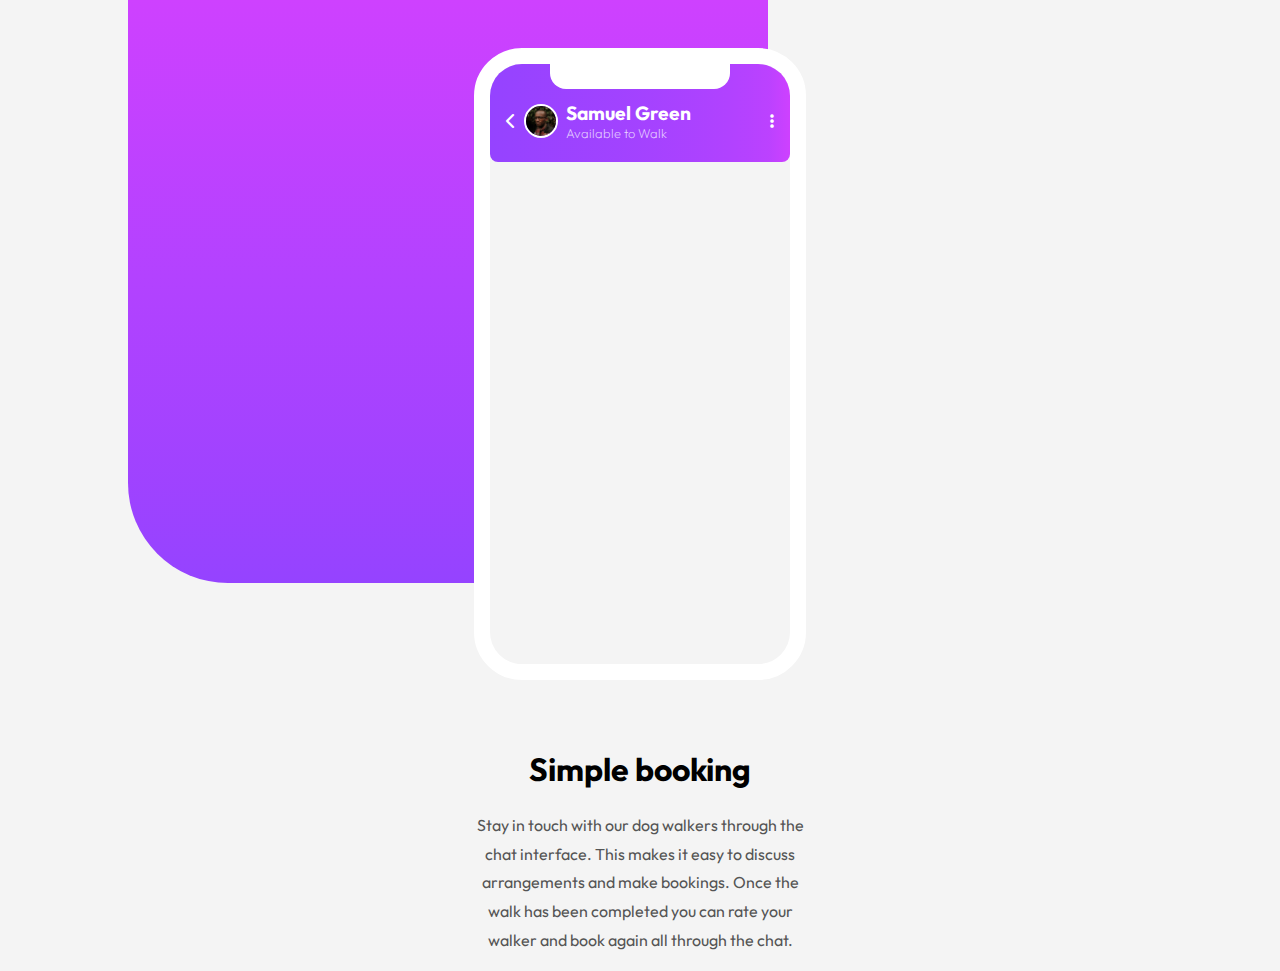
==== chat-app/index.html @ 6d21fec7 "chat app added" ====
<!DOCTYPE html>
<html lang="en">
<head>
  <meta charset="UTF-8">
  <meta name="viewport" content="width=device-width, initial-scale=1.0"> <!-- displays site properly based on user's device -->

  <link rel="icon" type="image/png" sizes="32x32" href="./images/favicon-32x32.png">
  <link rel="stylesheet" href="https://cdnjs.cloudflare.com/ajax/libs/font-awesome/6.5.1/css/all.min.css">
  <link rel="stylesheet" href="https://fonts.googleapis.com/css2?family=Outfit:wght@400;600&display=swap">
  <link rel="stylesheet" href="style.css">
  <title>Frontend Mentor | [Challenge Name Here]</title>

  <!-- Feel free to remove these styles or customise in your own stylesheet 👍 -->
  <style>
    .attribution { font-size: 11px; text-align: center; }
    .attribution a { color: hsl(228, 45%, 44%); }
  </style>
</head>
<body>

  <div class="phone">
    <div class="phone-header">
      <div class="return-button"><i class="fa-solid fa-chevron-left"></i></div>
      <img class="avatar" src="images/avatar.jpg"/>
      <div class="user-info">
        <p class="username">Samuel Green</p>
        <p class="user-status">Available to Walk</p>
      </div>
      <div class="burger-menu"><i class="fa-solid fa-ellipsis-vertical"></i></div>
    </div>
  </div>

  <div class="text">
    <h1>Simple booking</h1>
    <p class="main-text">Stay in touch with our dog walkers through the chat interface. This makes it easy to
    discuss arrangements and make bookings. Once the walk has been completed you can rate
    your walker and book again all through the chat.</p>
  </div>
  <!--

  That sounds great. I’d be happy with that.

  Could you send over some pictures of your dog, please?

  Here are a few pictures. She’s a happy girl!

  Can you make it?

  She looks so happy! The time we discussed works. How long shall I take her out for?

  30 minute walk
  $29

  1 hour walk
  $49

  Type a message…
  -->

</body>
</html>
---- chat-app/style.css ----
body {
    margin: 0;
    display: flex;
    flex-direction: column;
    align-items: center;
    
    position: relative;
    font-family: Outfit, sans-serif;
    background-color: #F4F4F4;
}

img {
    width: 100%;
    display: block;
}

body::before {
    position: absolute;
    width: 50%;
    content: "";
    height: 60%;
    z-index: -1;
    inset: 0 0 0 10%;
    border-bottom-right-radius: 100px;
    border-bottom-left-radius: 100px;
    background-image: linear-gradient(#CE41FF, #9543FF)
}

.phone {
    width: 300px;
    height: 600px;
    background-color: #F4F4F4;
    border: 1em solid white;
    border-radius: 3em;
    margin: 3em 0;

}


.text {
    text-align: center;
    max-width: 350px;
}

.main-text {
    color: #555;
    line-height: 1.8;
}

.phone-header {
    position: relative;
    background-image: linear-gradient(270deg, #CE41FF,20%, #9543FF);
    border-radius: 2em 2em 0.5em 0.5em;
    display: flex;
    align-items: center;
    justify-content: space-between;
    color: white;
    padding: 2em 1em 1em;
}

.phone-header::before {
    content: "";
    position: absolute;
    top: 0;
    left: 20%;
    right: 20%;
    bottom: 75%;
    border-radius: 0 0 1em 1em;
    background: white;
    z-index: 1;
}

.avatar {
    width: 30px;
    height: 30px;
    border-radius: 50%;
    margin: 0.5em;
    border: 2px solid white;
}

.user-info {
    margin-right: auto;
}

.username {
    margin: 0;
    font-size: 1.2rem;
    font-weight: 700;
}

.user-status {
    margin: 0;
    font-weight: 200;
    font-size: 0.8rem;
    opacity: 0.8;
}
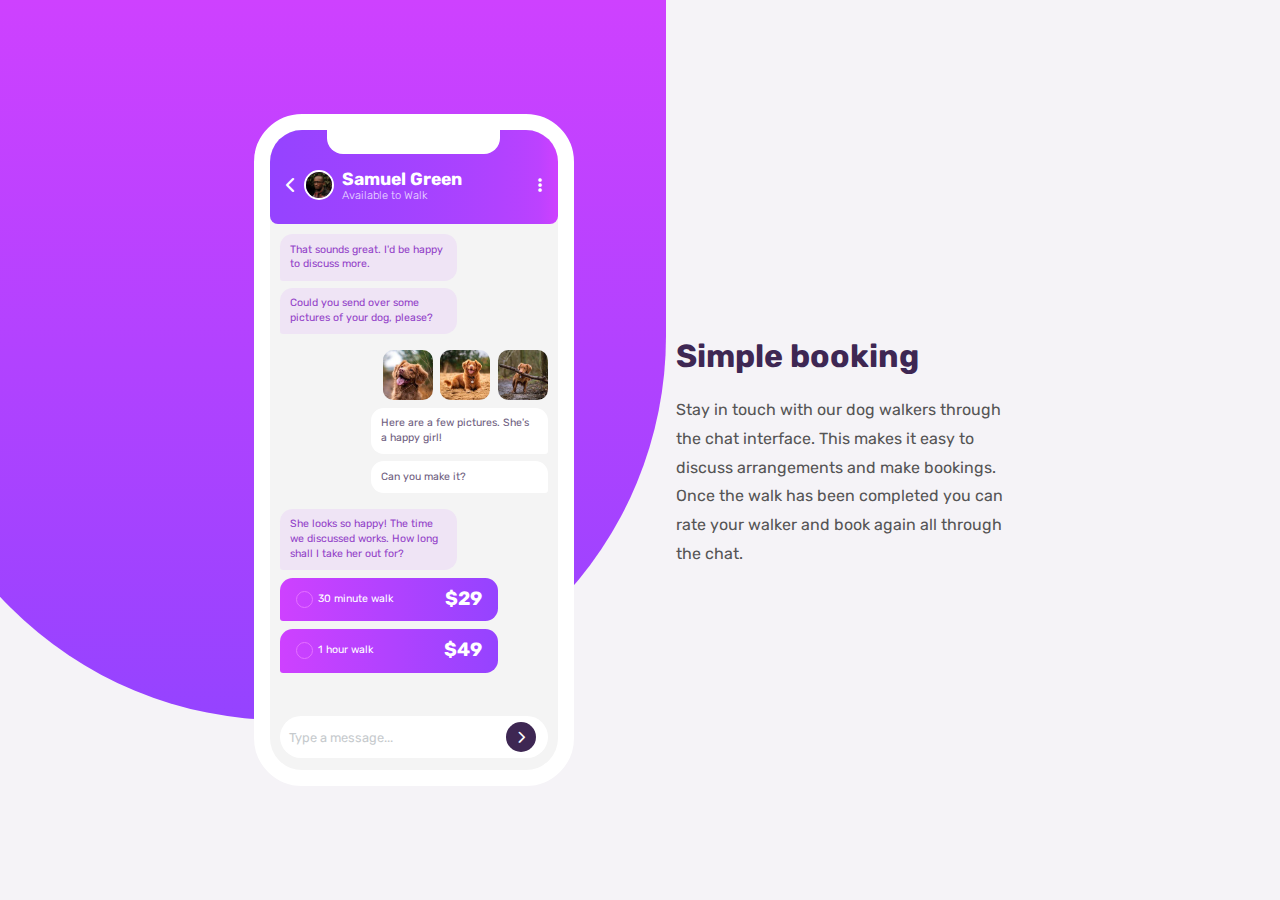
==== commit 014ea8bb: "styles done, basic responsivness" ====
--- a/chat-app/index.html
+++ b/chat-app/index.html
@@ -5,6 +5,9 @@
   <meta name="viewport" content="width=device-width, initial-scale=1.0"> <!-- displays site properly based on user's device -->
 
   <link rel="icon" type="image/png" sizes="32x32" href="./images/favicon-32x32.png">
+  <link rel="preconnect" href="https://fonts.googleapis.com">
+  <link rel="preconnect" href="https://fonts.gstatic.com" crossorigin>
+  <link href="https://fonts.googleapis.com/css2?family=Rubik:ital,wght@0,300..900;1,300..900&display=swap" rel="stylesheet">
   <link rel="stylesheet" href="https://cdnjs.cloudflare.com/ajax/libs/font-awesome/6.5.1/css/all.min.css">
   <link rel="stylesheet" href="https://fonts.googleapis.com/css2?family=Outfit:wght@400;600&display=swap">
   <link rel="stylesheet" href="style.css">
@@ -28,6 +31,33 @@
       </div>
       <div class="burger-menu"><i class="fa-solid fa-ellipsis-vertical"></i></div>
     </div>
+    <div class="phone-body">
+      <div class="message from-other">That sounds great. I'd be happy to discuss more.</div>
+      <div class="message from-other">Could you send over some pictures of your dog, please?</div>
+      <div class="message from-me message-pictures">
+        <img src="./images/dog-image-1.jpg" class="message-picture" />
+        <img src="./images/dog-image-2.jpg" class="message-picture" />
+        <img src="./images/dog-image-3.jpg" class="message-picture" />
+      </div>
+      <div class="message from-me">Here are a few pictures. She's a happy girl!</div>
+      <div class="message from-me">Can you make it?</div>
+      <div class="message from-other">She looks so happy! The time we discussed works. How long shall I take her out for?</div>
+      <div class="message from-other message-offer">
+        <div class="message-offer-radio"></div>
+        <p class="message-offer-duration">30 minute walk</p>
+        <p class="message-offer-price">$29</p>
+      </div>
+      <div class="message from-other message-offer">
+        <div class="message-offer-radio"></div>
+        <p class="message-offer-duration">1 hour walk</p>
+        <p class="message-offer-price">$49</p>
+      </div>
+    </div>
+    <div class="send-message">Type a message...
+      <div class="send-button-container">
+        <i class="fa-solid fa-chevron-right send-button"></i>
+      </div>
+    </div>
   </div>
 
   <div class="text">
@@ -36,26 +66,5 @@
     discuss arrangements and make bookings. Once the walk has been completed you can rate
     your walker and book again all through the chat.</p>
   </div>
-  <!--
-
-  That sounds great. I’d be happy with that.
-
-  Could you send over some pictures of your dog, please?
-
-  Here are a few pictures. She’s a happy girl!
-
-  Can you make it?
-
-  She looks so happy! The time we discussed works. How long shall I take her out for?
-
-  30 minute walk
-  $29
-
-  1 hour walk
-  $49
-
-  Type a message…
-  -->
-
 </body>
 </html>--- a/chat-app/style.css
+++ b/chat-app/style.css
@@ -3,36 +3,44 @@
     display: flex;
     flex-direction: column;
     align-items: center;
-    
     position: relative;
-    font-family: Outfit, sans-serif;
-    background-color: #F4F4F4;
+    font-family: "Rubik", sans-serif;
+    min-height: 100vh;
+    background-color: hsl(270, 20%, 96%);
+}
+
+* {
+    box-sizing: border-box;
 }
 
 img {
-    width: 100%;
+    max-width: 100%;
     display: block;
 }
 
 body::before {
     position: absolute;
-    width: 50%;
     content: "";
-    height: 60%;
     z-index: -1;
-    inset: 0 0 0 10%;
-    border-bottom-right-radius: 100px;
-    border-bottom-left-radius: 100px;
-    background-image: linear-gradient(#CE41FF, #9543FF)
+    width: 60%;
+    max-width: 800px;
+    height: 90vh;
+    max-height: 80%;
+    inset: 0 0 0 -8%;
+    border-bottom-left-radius: 50vh;
+    border-bottom-right-radius: 50vh;
+    background-image: linear-gradient(#CE41FF, #9543FF);
 }
 
 .phone {
-    width: 300px;
-    height: 600px;
+    width: 320px;
+    aspect-ratio: 1/2.1;
     background-color: #F4F4F4;
     border: 1em solid white;
     border-radius: 3em;
     margin: 3em 0;
+    display: flex;
+    flex-direction: column;
 
 }
 
@@ -40,6 +48,9 @@
 .text {
     text-align: center;
     max-width: 350px;
+}
+h1 {
+     color: hsl(271, 36%, 24%)
 }
 
 .main-text {
@@ -61,7 +72,7 @@
 .phone-header::before {
     content: "";
     position: absolute;
-    top: 0;
+    top: -1px;
     left: 20%;
     right: 20%;
     bottom: 75%;
@@ -84,13 +95,147 @@
 
 .username {
     margin: 0;
+    font-size: 1.1rem;
+    font-weight: 700;
+}
+
+.user-status {
+    margin: 0;
+    font-weight: 200;
+    font-size: 0.7rem;
+    opacity: 0.8;
+}
+
+
+/* -------------------------- 
+          MAIN CHAT
+-------------------------- */
+
+.phone-body {
+    display: flex;
+    flex-direction: column;
+    gap: 0.2em;
+    padding: 0.5em;
+}
+
+.message {
+    width: 65%;
+    border-radius: 1.2em;
+    padding: 0.8em 1em;
+    margin: 0.2em;
+    font-size: 0.66rem;
+    line-height: 1.4;
+}
+
+.from-other {
+    align-self: flex-start;
+    color: hsl(276, 55%, 52%);
+    border-bottom-left-radius: 0.3em;;
+    background-color: #EFE4F5;
+}
+
+.from-me {
+    align-self: flex-end;
+    color: hsl(271, 15%, 43%);
+    background-color: white;
+    border-bottom-right-radius: 0.3em;
+}
+
+
+.phone-body > .message.from-me:has(+ .from-other),
+.phone-body > .message.from-other:has(+ .from-me) {
+  margin-bottom: 1em; /* larger space when author changes */
+}
+
+.message-pictures {
+    display: flex;
+    gap: 0.7em;
+    padding: 0;
+    background-color: transparent;
+    width: 100%;
+}
+
+.message-pictures.from-me {
+    justify-content: flex-end;
+}
+.message-pictures.from-other {
+     justify-content: flex-start;
+}
+
+.message-picture {
+    width: 50px;
+    border-radius: 1em;
+}
+
+.message-offer {
+    color: white;
+    width: 80%;
+    display: flex;
+    align-items: center;
+    background-image:  linear-gradient(90deg, #CE41FF, #9543FF);
+}
+
+.message-offer-duration {
+    padding: 0;
+    margin: 0 auto 0 0;
+}
+
+
+.message-offer-price {
+    padding: 0 0.3rem;
+    margin: 0;
+    font-weight: 700;
     font-size: 1.2rem;
-    font-weight: 700;
-}
-
-.user-status {
-    margin: 0;
-    font-weight: 200;
+
+}
+
+.message-offer-radio  {
+    width: 17px;
+    height: 17px;
+    margin: 0 0.5em;
+    border: 1px solid hsl(289, 100%, 72%);
+    border-radius: 50%;
+}
+
+.send-message {
+    background-color: white;
+    padding: 0.5em 0.9em 0.5em 0.7em;
+    border-radius: 2em;
+    margin: auto 0.8em 0.9em;
+    color: hsl(206, 6%, 79%);
     font-size: 0.8rem;
-    opacity: 0.8;
-}
+    display: flex;
+    align-items: center;
+    justify-content: space-between;
+
+}
+
+.send-button-container {
+    color: white;
+    background-color: hsl(271, 36%, 24%);
+    width: 30px;
+    height: 30px;
+    border-radius: 50%;
+    text-align: center;
+    display: flex;
+    justify-content: center;
+    align-items: center;
+}
+
+.send-button {
+    transform: translateY(1px);
+
+}
+
+
+@media all and (min-width: 1000px) {
+    body {
+        flex-direction: row;
+        justify-content: center;
+        gap: 8%
+    }
+
+    .text {
+        text-align: left;
+    }
+}